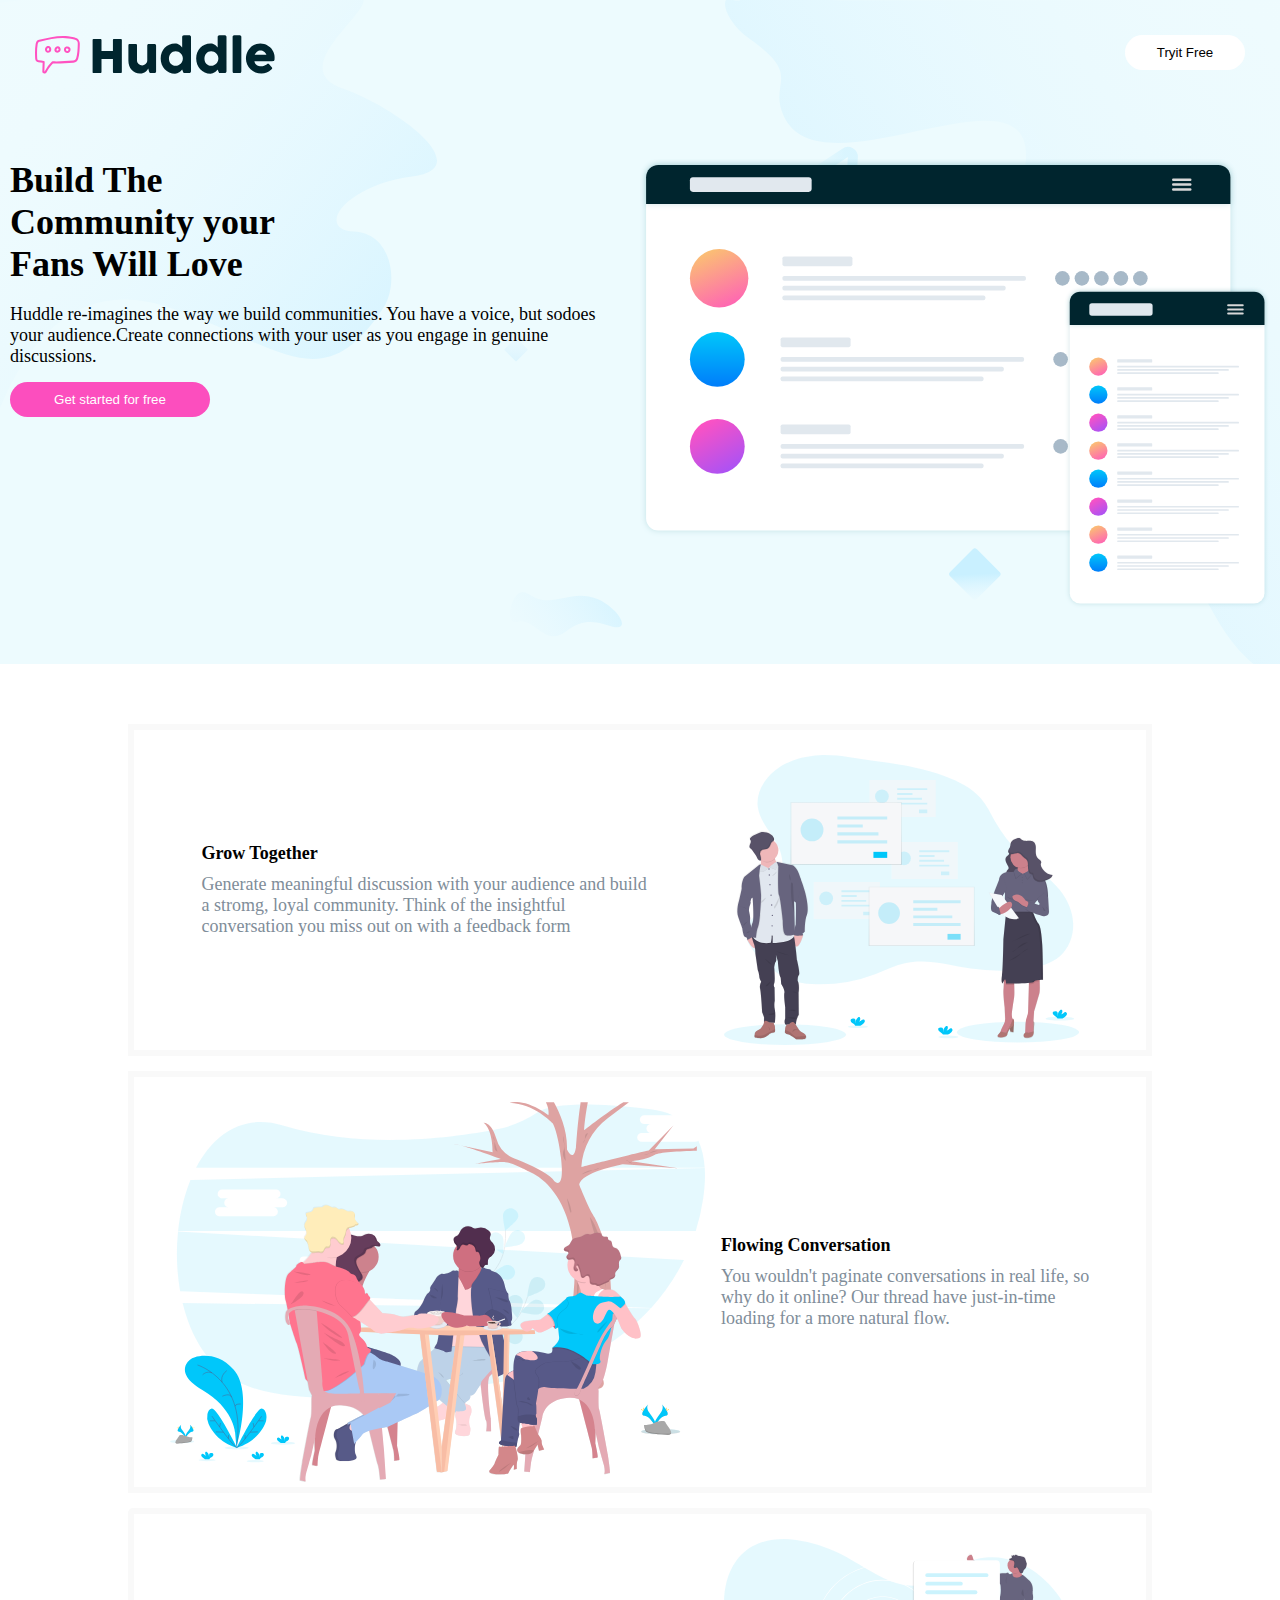
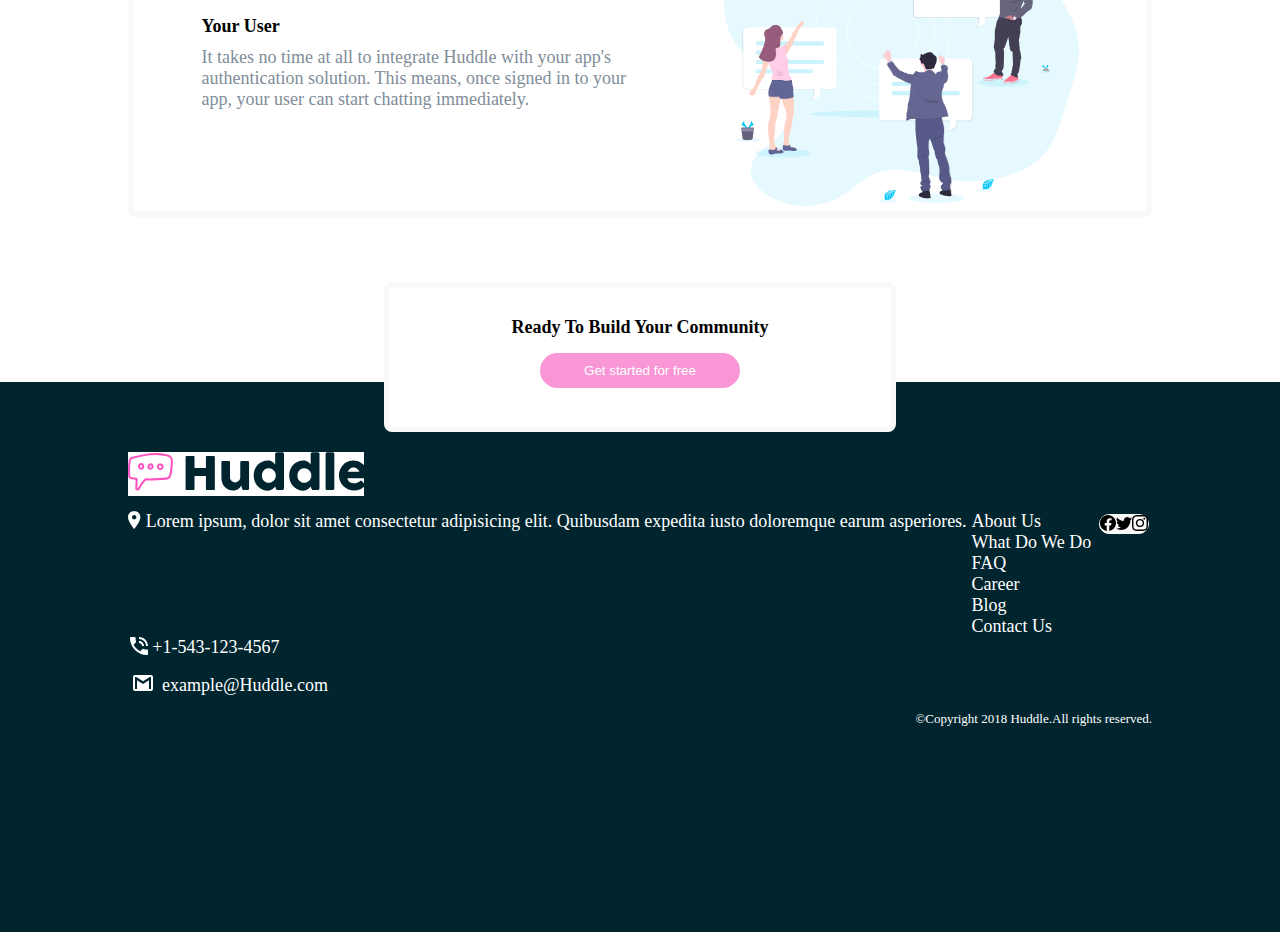
==== huddle/index.html @ 4cf7cf4a "i did many  things" ====
<!DOCTYPE html>
<html lang="en">
<head>
    <meta charset="UTF-8">
    <meta name="viewport" content="width=device-width, initial-scale=1.0">
    <title>Document</title>
    <link rel="stylesheet" href="project.css">
    <link rel="stylesheet" href="images/images/favicon-32x32.png">
</head>
<body>
    <!--This is my header section-->
    <section>
            <header>
              <div class="logo">
                <img src="images/images/logo.svg">
                    <button class="first">Tryit Free</button>
            </header>
            <div class="chat">
                <div class="aim">
                    <h1>Build The Community your Fans Will Love</h1>
                    <p>Huddle re-imagines the way we build communities. You have a voice, but sodoes your audience.Create connections with your user as you engage in genuine discussions.</p>
                    <div class="mockups">
                        <button class="second">Get started for free</button>
                    </div>
                </div>
                <div class="photo-mockups" >
                    <img src="images/images/illustration-mockups.svg" alt="">
                </div>
            </div>
    </section>
    <!--This is my main section-->
    <main>
        <div class="wrapper">
           <div class="grow-together">
              <div class="short-text">
                  <p class="synopsis"> Grow Together</p>
                  <p>Generate meaningful discussion with your audience and build a stromg, loyal community. Think of the insightful conversation you miss out on with a feedback form</p>
              </div>
              <!-- image -->
              <div class="pix-grow">
                  <img src="images/images/illustration-grow-together.svg" alt="">
              </div>
           </div>
           <div class="flowing">
               <div class="pix-convo">
                <img  src="images/images/illustration-flowing-conversation.svg" alt="">
               </div>
               <div class="conversation">
                <p class="synopsis">Flowing Conversation</p>
                <p>You wouldn't paginate conversations in real life, so why do it online? Our thread have just-in-time loading for a more natural flow.</p>
               </div>
           </div>
           <div class="users">
              <div class="short-text">
                <p class="synopsis">Your User</p>
                <p>It takes no time at all to integrate Huddle with your app's authentication solution. This means, once signed in to your app, your user can start chatting immediately.</p>
              </div>
              <div class="pix-grow">
                <img  src="images/images/illustration-your-users.svg" alt="">
              </div> 
           </div>
           <div class="last">
             <p class="synopsis-para">Ready To Build Your Community</p>
             <button class="third">Get started for free</button>
           </div>
        </div>
    </main>

    <!--This is my footer sectton-->
    <footer>
      <div class="wrapper-footer">
          <div class="end">
             <img src="images/images/logo.svg">
          </div>
          <div class="address">
            <div>
             <img src="images/images/icon-location.svg" alt="">
            </div>
            <div>
              <p>Lorem ipsum, dolor sit amet consectetur adipisicing elit. Quibusdam expedita iusto doloremque earum asperiores.</p>
            </div>
            <div class="list">
              <div>
                <ul>
                    <li>About Us</li>
                    <li>What Do We Do</li>
                    <li>FAQ</li>
                </ul>
              </div>
              <div>
                <ul>
                    <li>Career</li>
                    <li>Blog</li>
                    <LI>Contact Us</LI>
                </ul>
              </div> 
            </div>
             

              <div class="social">
                <div>
                  <img src="images/facebook.svg">
                </div>
                <div>
                  <img src="images/twitter.svg">
                </div>
                <div>
                  <img src="images/instagram.svg">
                </div>
              </div>
         </div>
          <div class="message">
            <div>
               <img src="images/images/icon-phone.svg" alt="">
            </div>
             <p>+1-543-123-4567</p>
        </div>
           <div class="mail">
              <div>
               <img src="images/images/icon-email.svg" alt="">
           </div>
           <p>example@Huddle.com</p>
       </div>
         <div class="close-line">
           <p>&#169;Copyright 2018 Huddle.All rights reserved.</p>
        </div>
      </div>
    </footer>
</body>
</html>
---- huddle/project.css ----
*{
    margin: 0;
    padding: 0;
    box-sizing: border-box;
}
body{
   font-family:\Users\GRACE OF GOD\Desktop\fonts\Poppins-Black;
   font-size: 18px;
}
section{
    background-image: url(images/images/bg-hero-desktop.svg);
    width: 100%;
    height: 100%;
    background-color: #EDFBFE;
    display: flex;
    flex-wrap: wrap;
}
.wrapper{
     /* width: 100%; */
    /* border: 2px solid black; */
    /* height: 700px; */
}
header{
    width: 100%;
    padding-left: 20px;
    padding-right: 20px;
    padding: 35px;
    height: 100%;
    margin-bottom: 50px;
}

.logo{
    display: flex;
    justify-content: space-between;
}
.first{
    border-radius: 47px;
    width: 120px;
    padding: 0,10px;
    height: 35px;
    background-color: white;
    border: none;
}
.chat{
    display: flex;
    justify-content: space-between;
    width: 100%;
    padding-left: 10px;
    padding-right: 10px;
    margin-bottom: 50px;
}
.aim{
    margin-bottom: 10px;
    width: 48%;
}
h1{
    width: 50%;
   font-weight: 700;
   padding-bottom: 19px;

}
.mockups{
    margin-top: 15px;
}
.second{
    width: 200px;
    padding-top: 10px;
    padding-bottom: 10px;
    background-color: #FC4EBE;
    color: white;
    border-radius: 47px;
    border: none;
}
.photo-mockups{
   width: 50%; 
}
.photo-mockups img{
    width: 100%;
}
main{
    width: 100%;
    display: flex;
    justify-content: center;
    flex-wrap: wrap;
}
.wrapper{
    width: 80%;
    
}
.grow-together{
    display: flex;
    justify-content: space-evenly;
    align-items: center;
    border: solid 6px #f9f9f9;
    width: 100%;
    margin-bottom: 15px;  
    margin-top: 60px;
   
}
.pix-grow{
    width: 35%;
    padding-top: 25px;
}

.pix-grow img{
    width: 100%;
}
.pix-convo{
   width: 55%;
   padding-top: 25px;
}
.pix-convo img{
    width: 100%;
}
.conversation{
    width: 40%;
    color:  hsl(208, 11%, 55%)
    ;
}
.short-text{
    width: 45%;
    color:  hsl(208, 11%, 55%)
    ;
}
.synopsis{
    font-weight: 700;
    padding-bottom: 10px;
    color: black;
}

.flowing{
    display: flex;
    justify-content: center;
    justify-content: space-evenly;
    align-items: center;
    border: solid 6px #f9f9f9;
    width: 100%;
    padding-left: 20px;
    padding-right: 20px;
    margin-bottom: 15px;
    
}
.users{
    display: flex;
    justify-content: space-evenly;
    align-items: center;
    border: solid 6px #f9f9f9;
    border-radius: 5px;
    width: 100%;
    margin-bottom: 15px;  
}
.last{
    text-align: center;
    margin-left: auto;
    margin-right: auto;
    width: 50%;
    height: 150px;
    align-items: center;
    border: solid 5px #f9f9f9;
    border-radius: 8px;
    position: relative;
    top: 50px;
    background-color: white;
}
.synopsis-para{
    padding-top: 30px;
    padding-bottom: 15px;
    font-weight: 700;
}
.third{
    background-color: #F997D6;
    width: 200px;
    padding-top: 10px;
    padding-bottom: 10px;
    color: white;
    border-radius: 47px;
    border: none;
}
footer{
    width: 100%;
    height: 550px;  
    background-color: #00252E;
    color: white;
    padding-top: 20px;
    display: flex;
    justify-content: center;
    flex-wrap: wrap;
}
.wrapper-footer{
    width: 80%;
    height: 200px;
    padding-top: 50px;
}
.end{
    width: 23%;
    background-color: white;
    margin-bottom: 15px; 
}
.address{
    display: flex;
    justify-content: space-between;
    width: 100%;
}

li{
    list-style: none;
}
.social{
    border: solid 1px #f9f9f9;
    margin: 3px;
    height: 20px;
    background-color: #f9f9f9;
    border-radius: 20px;
}
.message{
    display: flex;
    justify-content: space-around;
    width: 15%;
    margin-bottom: 15px;

}
.mail{
    display: flex;
    justify-content: space-around;
    width: 20%;
    margin-bottom: 15px;
  
}
.close-line{
    width: 100%; 
    display: flex;
    justify-content: flex-end; 
    margin-bottom: 20px;
    font-size: 13px;

}
/* FOR DESKTOP DESIGN */
@media (min-width:1200px){
    section{
        width: 100%;
    }
    main{
        width: 100%;
    }
    footer{
        width: 100%;
    }
    .social{
        display: flex;
    }
}
/* MOBILE DESIGN */

@media (max-width: 375px){
    section{
        width: 100%;
    }
    header{
        width: 100%;
        display: flex;
        justify-content: space-between;
    }
    .logo{
         width: 30%;
    }
    .first{
         width: 100%; 
    }
    .chat{
        width: 100%;
        display: flex;
        flex-wrap: wrap;
    }
    h1{
        width: 100%;
    }
    .aim{
        width: 100%;
    }
    main{
        width: 100%;
        display: flex;
        flex-wrap: wrap;
    }
    .wrapper{
        display: flex;
        flex-wrap: wrap;
        width: 100%;
    }
    .pix-grow{
        width: 100%;
        order: 1;
    }
    .grow-together{
        width: 100%;
        display: flex;
        flex-wrap: wrap;
    }
    .flowing{
        width: 100%;
        display: flex;
        flex-wrap: wrap;
    }
    .pix-convo{
        width: 100%;
    }
    .conversation{
        width: 100%;
    }
    .users{
        width: 100%;
        display: flex;
        flex-wrap: wrap;
    }
    .short-text{
        width: 100%;
        order: 2;
    }
    .last{
        width: 100%;
    }
    footer{
        width: 100%;
        flex-wrap: wrap;
        display: flex;
    }
    .wrapper-footer{
        width: 100%;
        display: flex; 
        flex-direction: column; 
    }
    .end{
        width: 100%;
    }
    .address{
        width: 100%;
        display: flex;
        flex-wrap: wrap;
        flex-direction: column;
        margin-bottom: 15px;
        
    }
    .message{
        width: 100%;
        margin-top: 15px;
    }
    .mail{
        width: 100%;
        margin-top: 15px;
    }
    .list{
        margin-top: 15px;
    }
    ul{
        width: 100%;
    }
    .social{
        /* width: 100%; */
        display: flex;
        flex-direction: row;
        margin-top: 15px;
    }
    .close-line{
        width: 100%;
        margin-top: 15px;
    }
    

}
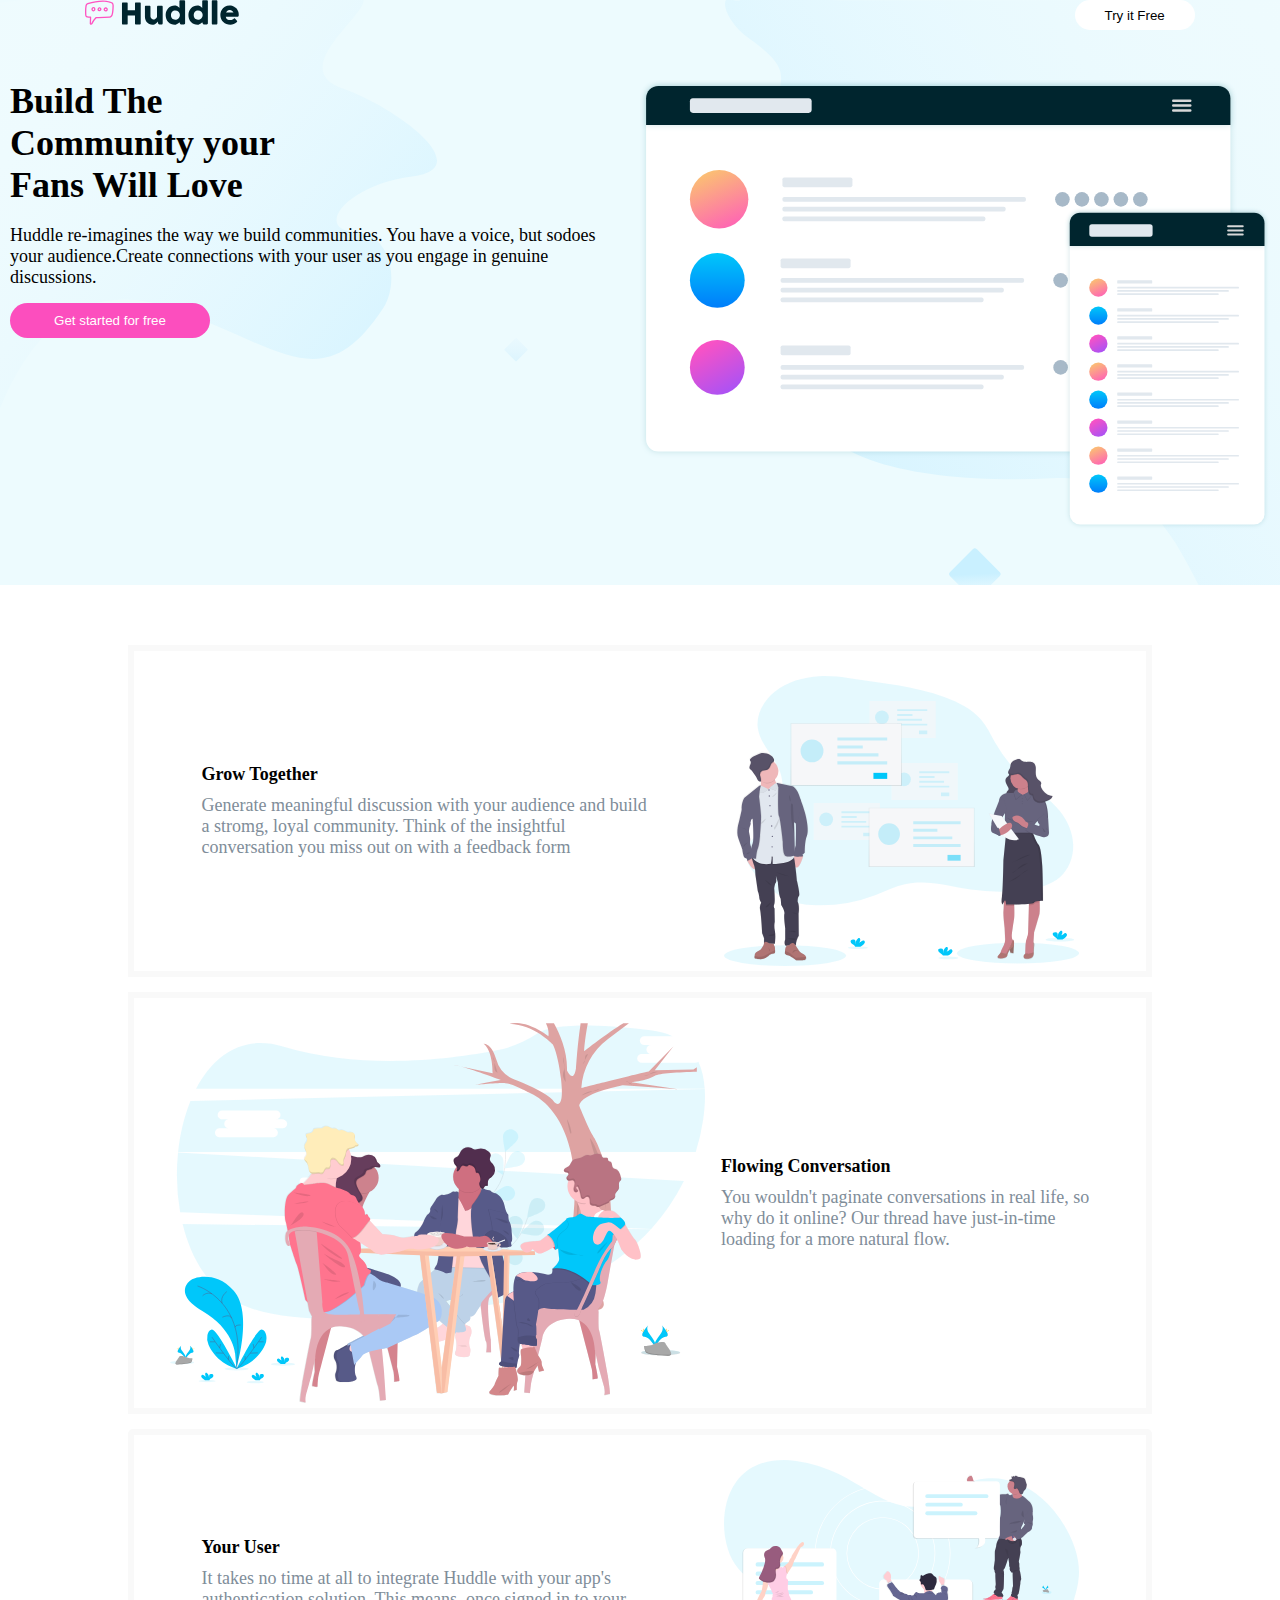
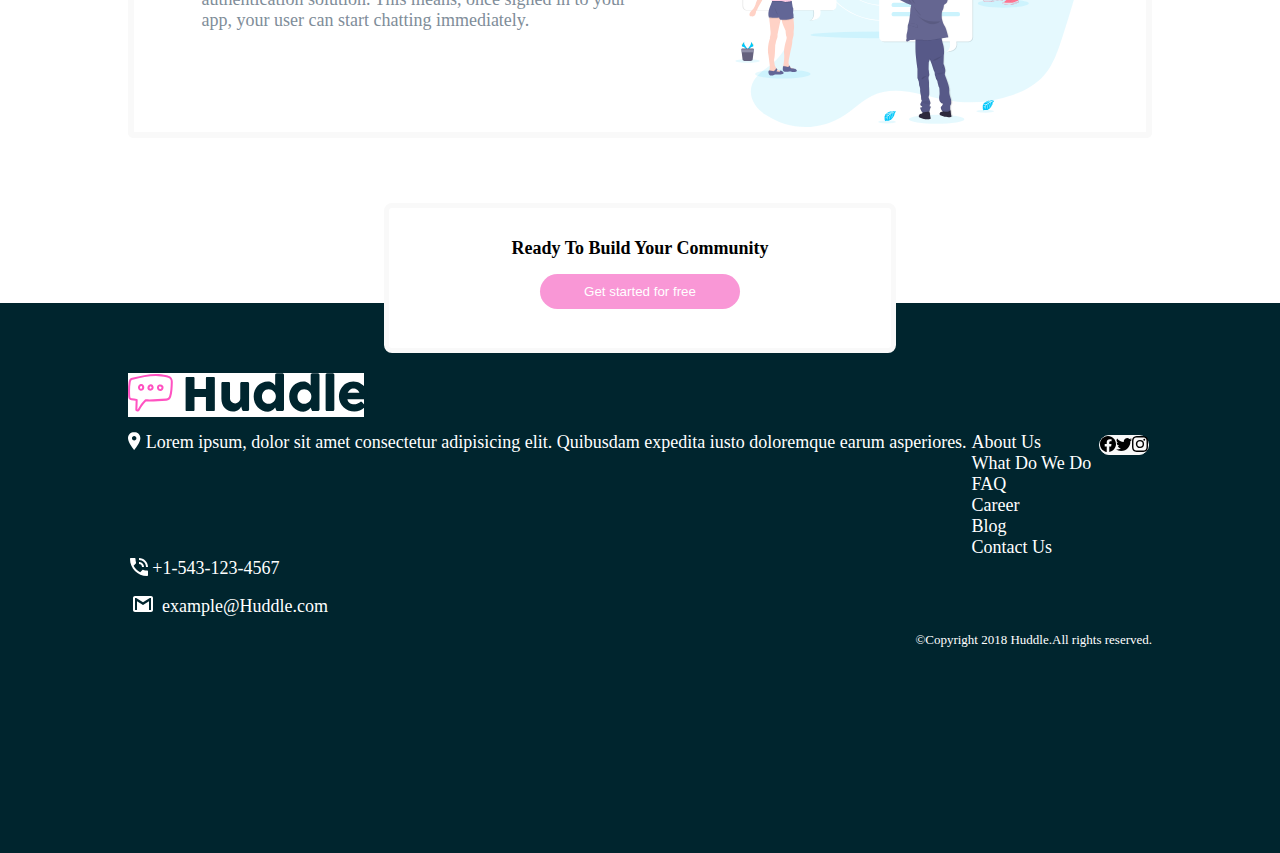
==== commit 9d76f33a: "i added a new folder with a html and a css file" ====
--- a/huddle/index.html
+++ b/huddle/index.html
@@ -10,11 +10,14 @@
 <body>
     <!--This is my header section-->
     <section>
-            <header>
-              <div class="logo">
-                <img src="images/images/logo.svg">
-                    <button class="first">Tryit Free</button>
-            </header>
+          <header>
+            <div class="header-image">
+              <img src="images/images/logo.svg">
+            </div>
+            <div class="header-text">
+              <button class="">Try it Free</button>
+            </div>
+          </header>
             <div class="chat">
                 <div class="aim">
                     <h1>Build The Community your Fans Will Love</h1>
--- a/huddle/project.css
+++ b/huddle/project.css
@@ -20,27 +20,39 @@
     /* border: 2px solid black; */
     /* height: 700px; */
 }
+
 header{
-    width: 100%;
-    padding-left: 20px;
-    padding-right: 20px;
-    padding: 35px;
-    height: 100%;
+    display: flex;
     margin-bottom: 50px;
-}
-
-.logo{
-    display: flex;
-    justify-content: space-between;
-}
-.first{
-    border-radius: 47px;
-    width: 120px;
-    padding: 0,10px;
-    height: 35px;
-    background-color: white;
-    border: none;
-}
+    width: 100%;
+    justify-content: space-evenly;
+}
+
+.header-image{
+    width: 40%;
+}
+
+.header-image img{
+    width: 30%;
+    border: 1px sollid red;
+}
+
+.header-text{
+    width: 40%;
+    text-align: end;
+
+}
+
+.header-text button{
+     width: 120px;
+     border-radius: 47px;
+     background-color: white;
+     height: 30px;
+     border: none;
+}
+
+
+
 .chat{
     display: flex;
     justify-content: space-between;
@@ -256,26 +268,42 @@
         width: 100%;
     }
     header{
-        width: 100%;
-        display: flex;
-        justify-content: space-between;
-    }
-    .logo{
-         width: 30%;
-    }
-    .first{
-         width: 100%; 
+       justify-content: space-evenly;
+    }
+    
+    .header-image{
+        width: 40%;
+    }
+   
+    .header-image img{
+        width: 100%;
+    }
+    
+    .header-text{
+        width: 30%;
+    }
+    
+    .header-text button{
+        
     }
     .chat{
         width: 100%;
         display: flex;
         flex-wrap: wrap;
-    }
+        justify-content: center;
+    } 
+    .photo-mockups{
+        width: 50%; 
+     }
+     .photo-mockups img{
+         width: 80%;
+     }
     h1{
         width: 100%;
+        text-align: center;
     }
     .aim{
-        width: 100%;
+        width: 80%;
     }
     main{
         width: 100%;
@@ -286,15 +314,22 @@
         display: flex;
         flex-wrap: wrap;
         width: 100%;
+        align-items: center;
+    }
+    .synopsis{
+        text-align: center;
+        width: 100%;
     }
     .pix-grow{
-        width: 100%;
+        width: 80%;
         order: 1;
     }
     .grow-together{
         width: 100%;
         display: flex;
         flex-wrap: wrap;
+        justify-content: center;
+    
     }
     .flowing{
         width: 100%;
@@ -302,10 +337,10 @@
         flex-wrap: wrap;
     }
     .pix-convo{
-        width: 100%;
+        width: 80%;
     }
     .conversation{
-        width: 100%;
+        width: 80%;
     }
     .users{
         width: 100%;
@@ -313,11 +348,12 @@
         flex-wrap: wrap;
     }
     .short-text{
-        width: 100%;
+        width: 80%;
         order: 2;
     }
     .last{
-        width: 100%;
+        width: 80%;
+        top: 30px;
     }
     footer{
         width: 100%;
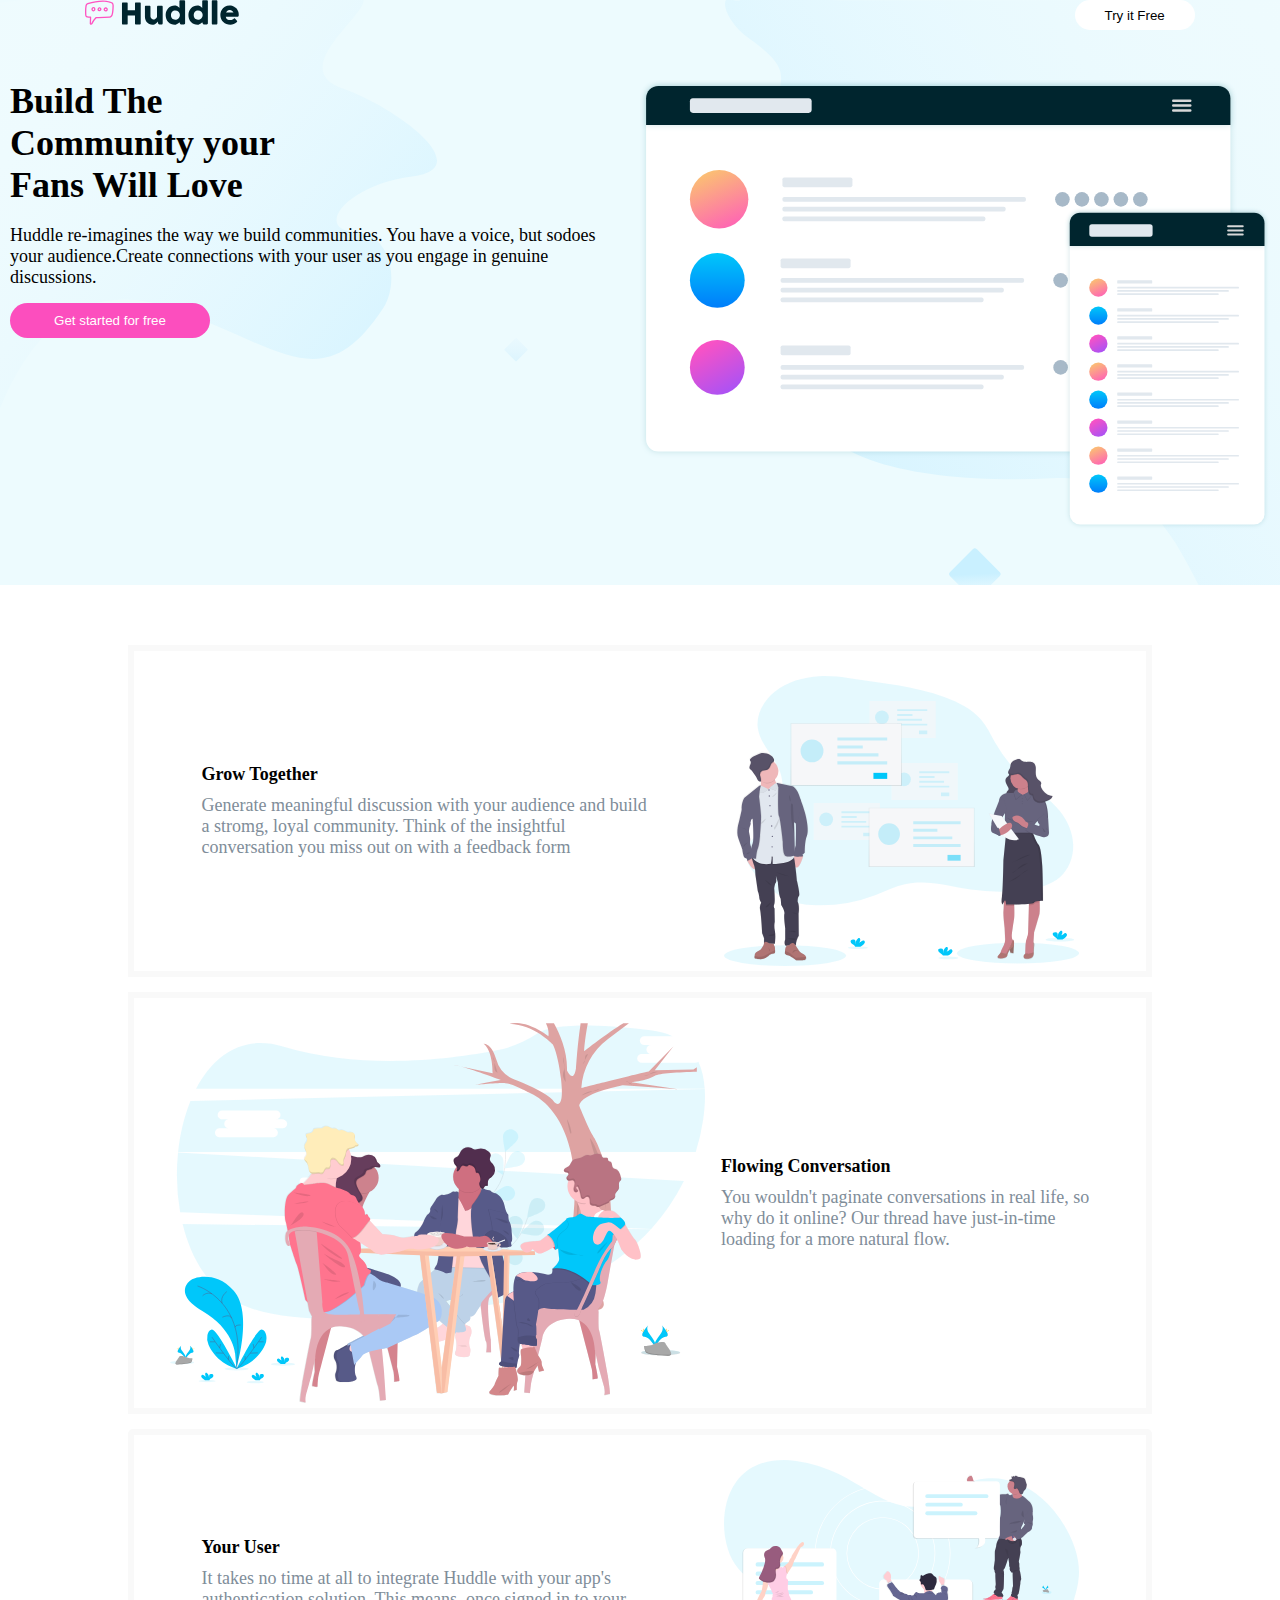
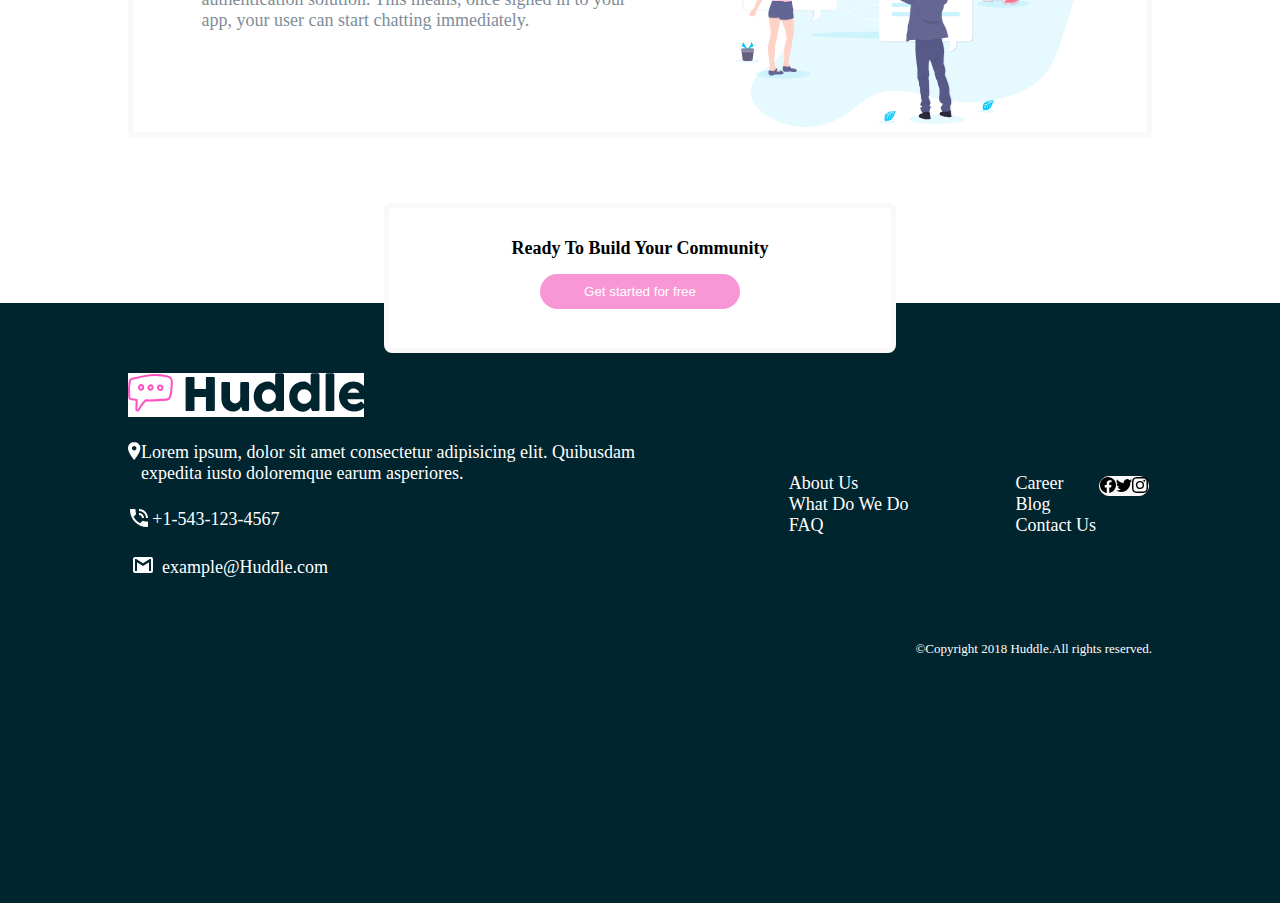
==== commit 344ae57b: "i made some changes in the folder huddle html and css files" ====
--- a/huddle/index.html
+++ b/huddle/index.html
@@ -82,35 +82,7 @@
             <div>
               <p>Lorem ipsum, dolor sit amet consectetur adipisicing elit. Quibusdam expedita iusto doloremque earum asperiores.</p>
             </div>
-            <div class="list">
-              <div>
-                <ul>
-                    <li>About Us</li>
-                    <li>What Do We Do</li>
-                    <li>FAQ</li>
-                </ul>
-              </div>
-              <div>
-                <ul>
-                    <li>Career</li>
-                    <li>Blog</li>
-                    <LI>Contact Us</LI>
-                </ul>
-              </div> 
-            </div>
-             
-
-              <div class="social">
-                <div>
-                  <img src="images/facebook.svg">
-                </div>
-                <div>
-                  <img src="images/twitter.svg">
-                </div>
-                <div>
-                  <img src="images/instagram.svg">
-                </div>
-              </div>
+           
          </div>
           <div class="message">
             <div>
@@ -124,6 +96,35 @@
            </div>
            <p>example@Huddle.com</p>
        </div>
+       <div class="social-list">
+        <div class="list">
+          <div>
+            <ul>
+                <li>About Us</li>
+                <li>What Do We Do</li>
+                <li>FAQ</li>
+            </ul>
+          </div>
+          <div>
+            <ul>
+                <li>Career</li>
+                <li>Blog</li>
+                <LI>Contact Us</LI>
+            </ul>
+          </div> 
+        </div>
+          <div class="social">
+            <div>
+              <img src="images/facebook.svg">
+            </div>
+            <div>
+              <img src="images/twitter.svg">
+            </div>
+            <div>
+              <img src="images/instagram.svg">
+            </div>
+          </div>
+       </div>
          <div class="close-line">
            <p>&#169;Copyright 2018 Huddle.All rights reserved.</p>
         </div>
--- a/huddle/project.css
+++ b/huddle/project.css
@@ -190,7 +190,7 @@
 }
 footer{
     width: 100%;
-    height: 550px;  
+    height: 600px;  
     background-color: #00252E;
     color: white;
     padding-top: 20px;
@@ -202,18 +202,24 @@
     width: 80%;
     height: 200px;
     padding-top: 50px;
+    position: relative;
 }
 .end{
     width: 23%;
     background-color: white;
-    margin-bottom: 15px; 
+    margin-bottom: 25px; 
 }
 .address{
     display: flex;
     justify-content: space-between;
-    width: 100%;
-}
-
+    width: 50%;
+    /* margin-bottom: 10px; */
+}
+.list{
+    display: flex;
+    width: 30%;
+    justify-content: space-between;
+}
 li{
     list-style: none;
 }
@@ -228,15 +234,22 @@
     display: flex;
     justify-content: space-around;
     width: 15%;
-    margin-bottom: 15px;
+    margin-top: 25px;
 
 }
 .mail{
     display: flex;
     justify-content: space-around;
     width: 20%;
-    margin-bottom: 15px;
+    margin-top: 25px;
   
+}
+.social-list{
+     width: 100%;
+     display: flex;
+     justify-content: end;
+     bottom: 105px;
+     position: relative;
 }
 .close-line{
     width: 100%; 
@@ -293,7 +306,7 @@
         justify-content: center;
     } 
     .photo-mockups{
-        width: 50%; 
+        width: 80%; 
      }
      .photo-mockups img{
          width: 80%;
@@ -323,6 +336,7 @@
     .pix-grow{
         width: 80%;
         order: 1;
+        margin-top: 5px;
     }
     .grow-together{
         width: 100%;
@@ -338,6 +352,7 @@
     }
     .pix-convo{
         width: 80%;
+        margin-top: 5px;
     }
     .conversation{
         width: 80%;
@@ -369,37 +384,52 @@
         width: 100%;
     }
     .address{
-        width: 100%;
-        display: flex;
-        flex-wrap: wrap;
-        flex-direction: column;
+        width: 80%;
+        display: flex;
         margin-bottom: 15px;
+        padding-left: 25px;
+        gap: 10px;
         
     }
     .message{
-        width: 100%;
+        width: 60%;
         margin-top: 15px;
+        padding-left: 10px;
     }
     .mail{
-        width: 100%;
+        width: 70%;
         margin-top: 15px;
+        padding-left: 7px;
     }
     .list{
         margin-top: 15px;
+        flex-wrap: wrap;
+        padding-left: 25px;
     }
     ul{
         width: 100%;
     }
     .social{
-        /* width: 100%; */
+        width: 100%; 
         display: flex;
         flex-direction: row;
         margin-top: 15px;
+        justify-content: center;
+        
+    }
+    .social-list{
+        width: 100%;
+        display: block;
+        align-items: flex-start;
+        position: relative;
+        top: 30px;
+        
     }
     .close-line{
-        width: 100%;
-        margin-top: 15px;
-    }
-    
-
-}
+        width: 80%;
+        margin-top: 35px;
+    
+    }
+    
+
+}
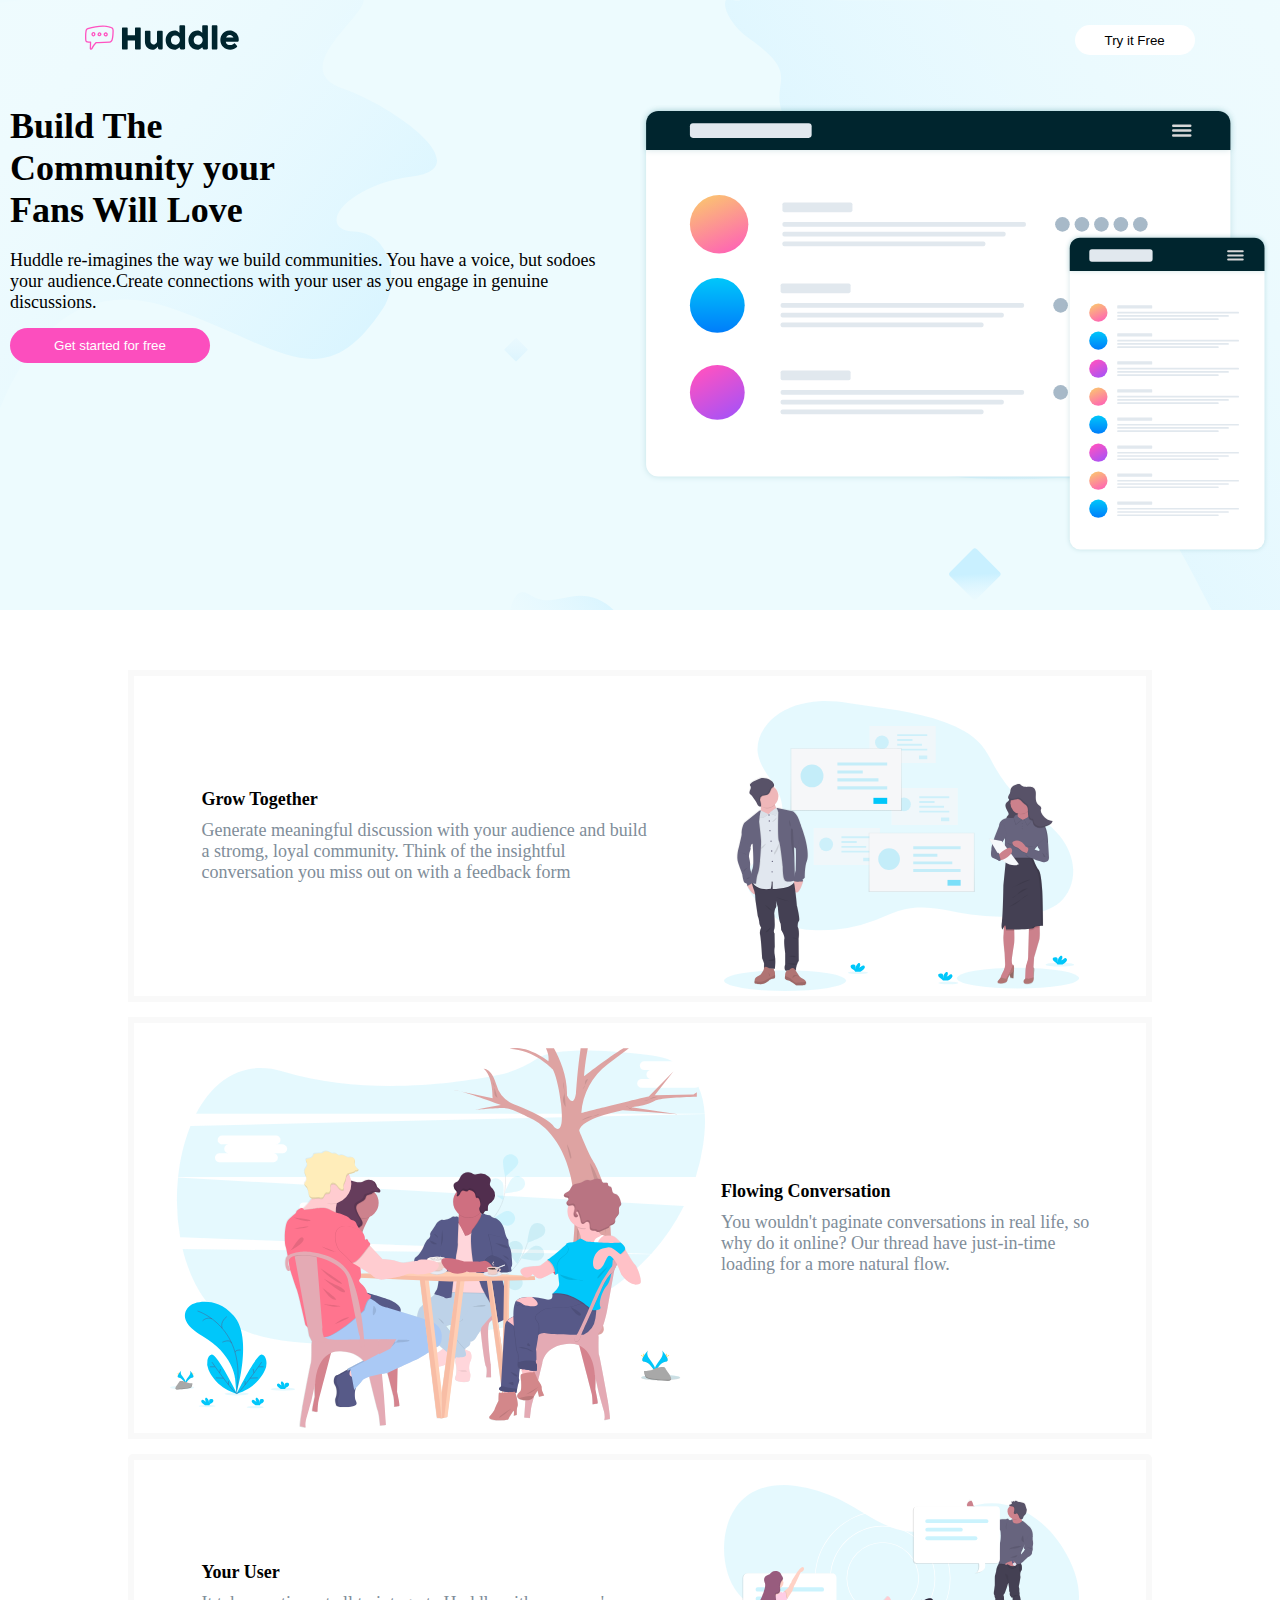
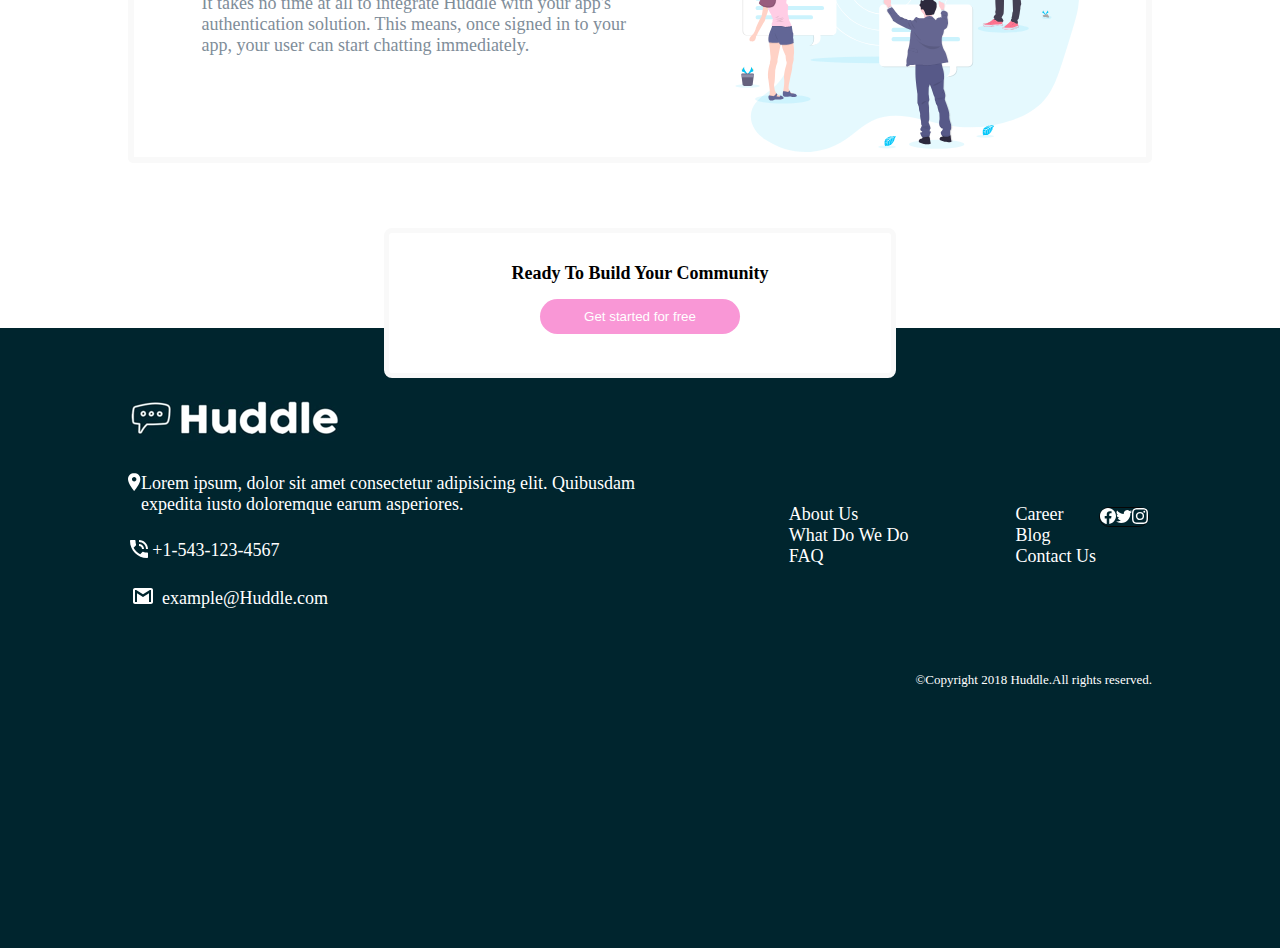
==== commit ec1425c7: "i made some changes to my html and css files" ====
--- a/huddle/index.html
+++ b/huddle/index.html
@@ -73,7 +73,7 @@
     <footer>
       <div class="wrapper-footer">
           <div class="end">
-             <img src="images/images/logo.svg">
+             <img src="images/logo edited.png">
           </div>
           <div class="address">
             <div>
--- a/huddle/project.css
+++ b/huddle/project.css
@@ -26,6 +26,7 @@
     margin-bottom: 50px;
     width: 100%;
     justify-content: space-evenly;
+    padding-top: 25px;
 }
 
 .header-image{
@@ -190,7 +191,7 @@
 }
 footer{
     width: 100%;
-    height: 600px;  
+    height: 620px;  
     background-color: #00252E;
     color: white;
     padding-top: 20px;
@@ -206,7 +207,7 @@
 }
 .end{
     width: 23%;
-    background-color: white;
+    /* background-color: white; */
     margin-bottom: 25px; 
 }
 .address{
@@ -227,7 +228,8 @@
     border: solid 1px #f9f9f9;
     margin: 3px;
     height: 20px;
-    background-color: #f9f9f9;
+    filter: invert(100%);
+    /* background-color: #f9f9f9; */
     border-radius: 20px;
 }
 .message{
@@ -306,7 +308,9 @@
         justify-content: center;
     } 
     .photo-mockups{
-        width: 80%; 
+        width: 100%; 
+        padding-left: 40px;
+        /* align-items: center; */
      }
      .photo-mockups img{
          width: 80%;
@@ -317,6 +321,7 @@
     }
     .aim{
         width: 80%;
+        text-align: center;
     }
     main{
         width: 100%;
@@ -332,6 +337,7 @@
     .synopsis{
         text-align: center;
         width: 100%;
+        margin-top: 20px;
     }
     .pix-grow{
         width: 80%;
